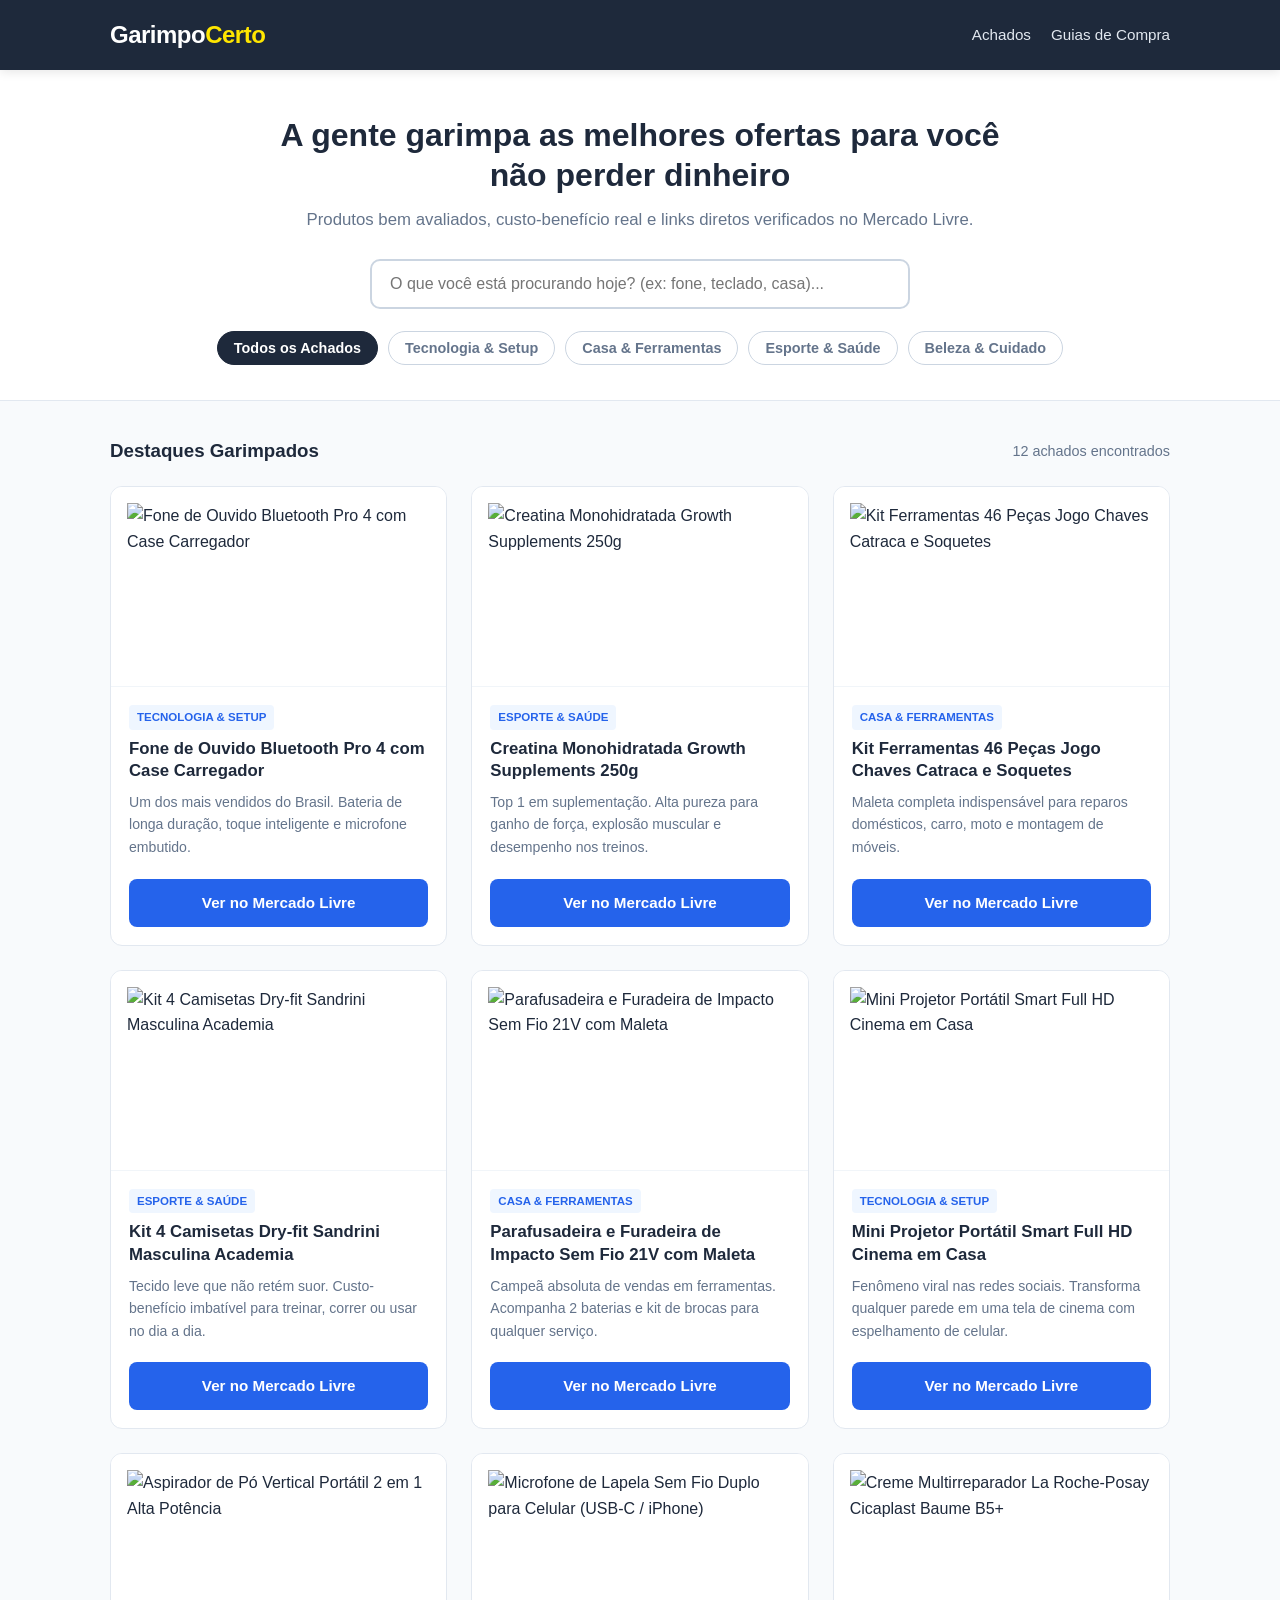
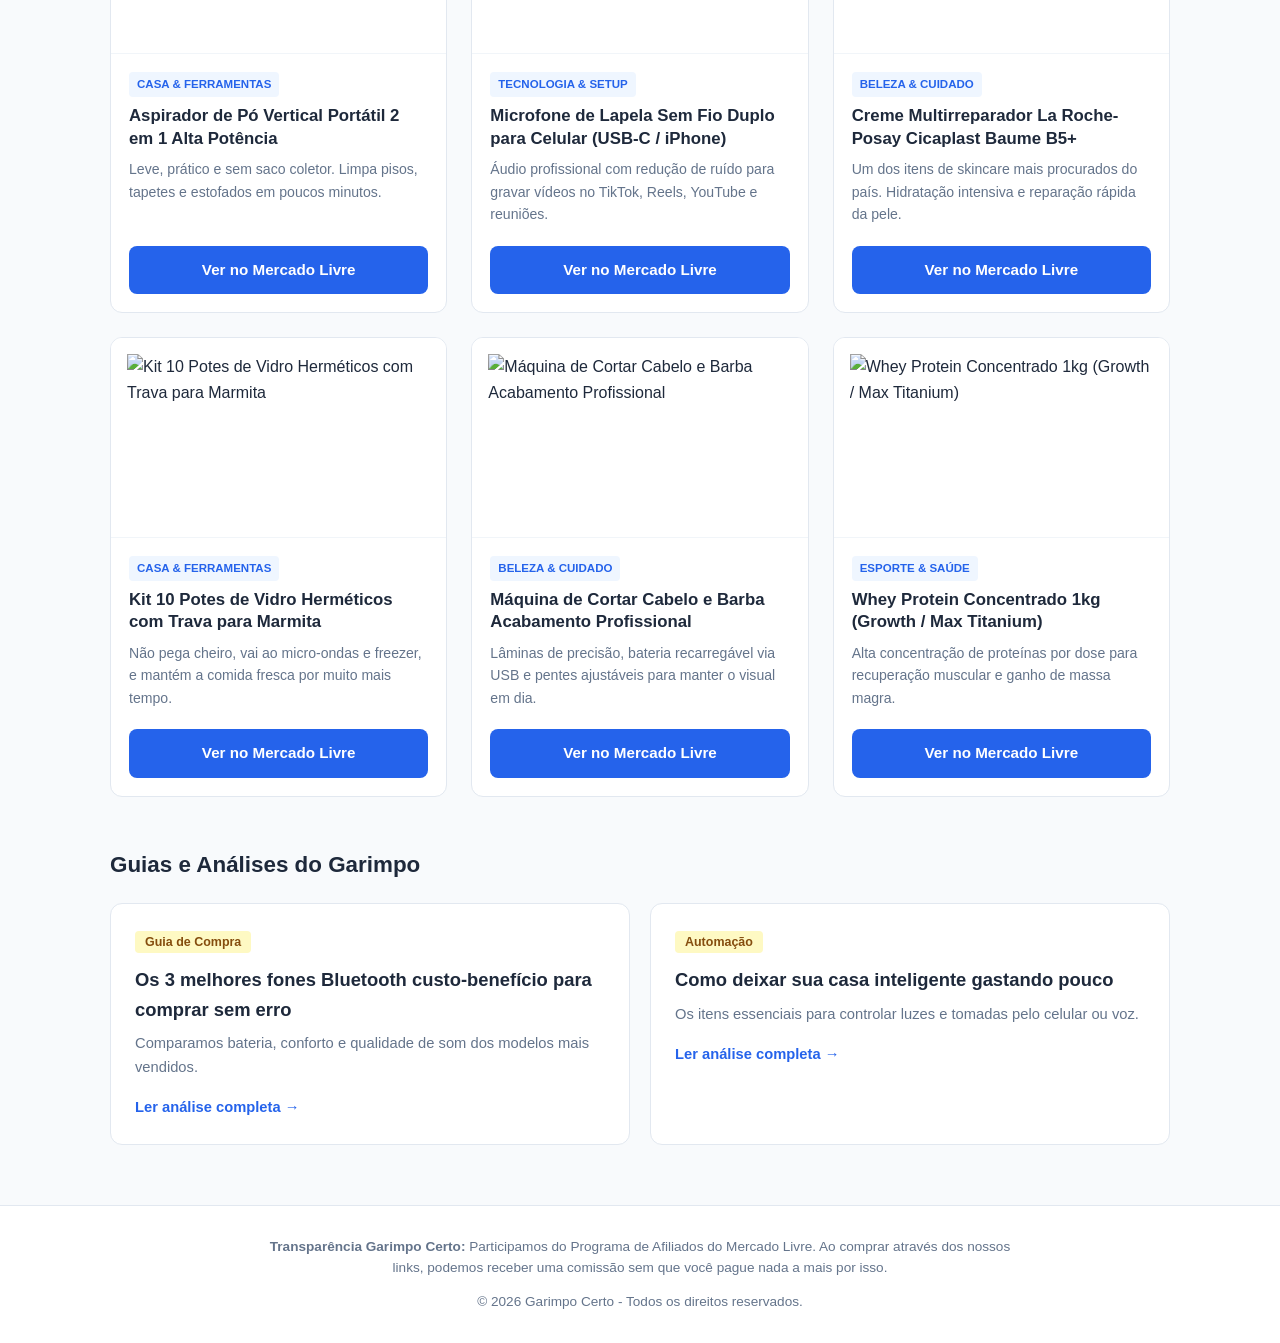
==== index.html @ b0abf61a "Add files via upload" ====
<!DOCTYPE html>
<html lang="pt-BR">
<head>
    <meta charset="UTF-8">
    <meta name="viewport" content="width=device-width, initial-scale=1.0">
    <title>Garimpo Certo | Ofertas Selecionadas e Reviews Sinceros</title>
    <meta name="description" content="Curadoria diária dos melhores produtos e ofertas reais no Mercado Livre. Economize tempo e compre com segurança.">
    <link rel="stylesheet" href="style.css">
</head>
<body>

    <header class="navbar">
        <div class="container">
            <a href="index.html" class="logo-container">
                <!-- Coloque sua logo na pasta 'assets/logo.png'. Se não existir ainda, aparece o texto abaixo -->
                <img src="assets/logo.png" alt="Logo Garimpo Certo" class="site-logo" onerror="this.style.display='none'; document.getElementById('logoText').style.display='block';">
                <span id="logoText" class="logo-text">Garimpo<span>Certo</span></span>
            </a>
            <nav>
                <a href="#ofertas">Achados</a>
                <a href="#guias">Guias de Compra</a>
            </nav>
        </div>
    </header>

    <section class="hero">
        <div class="container">
            <h2>A gente garimpa as melhores ofertas para você não perder dinheiro</h2>
            <p>Produtos bem avaliados, custo-benefício real e links diretos verificados no Mercado Livre.</p>
            
            <div class="search-box">
                <input type="text" id="searchInput" placeholder="O que você está procurando hoje? (ex: fone, teclado, casa)...">
            </div>

            <div class="filters" id="categoryFilters">
                <button class="filter-btn active" data-category="todos">Todos os Achados</button>
                <button class="filter-btn" data-category="tech">Tecnologia & Setup</button>
                <button class="filter-btn" data-category="casa">Casa & Ferramentas</button>
                <button class="filter-btn" data-category="esporte">Esporte & Saúde</button>
                <button class="filter-btn" data-category="beleza">Beleza & Cuidado</button>
            </div>
        </div>
    </section>

    <main class="container" id="ofertas">
        <div class="section-header">
            <h3>Destaques Garimpados</h3>
            <span id="productCount">Mostrando ofertas</span>
        </div>
        <div class="products-grid" id="productsGrid">
            <!-- Os cards são gerados automaticamente pelo script.js -->
        </div>
    </main>

    <section class="articles-section container" id="guias">
        <h3>Guias e Análises do Garimpo</h3>
        <div class="articles-grid">
            <article class="article-card">
                <span class="tag">Guia de Compra</span>
                <h4>Os 3 melhores fones Bluetooth custo-benefício para comprar sem erro</h4>
                <p>Comparamos bateria, conforto e qualidade de som dos modelos mais vendidos.</p>
                <a href="artigo.html" class="read-more">Ler análise completa &rarr;</a>
            </article>
            <article class="article-card">
                <span class="tag">Automação</span>
                <h4>Como deixar sua casa inteligente gastando pouco</h4>
                <p>Os itens essenciais para controlar luzes e tomadas pelo celular ou voz.</p>
                <a href="artigo.html" class="read-more">Ler análise completa &rarr;</a>
            </article>
        </div>
    </section>

    <footer>
        <div class="container">
            <p class="disclaimer">
                <strong>Transparência Garimpo Certo:</strong> Participamos do Programa de Afiliados do Mercado Livre. 
                Ao comprar através dos nossos links, podemos receber uma comissão sem que você pague nada a mais por isso.
            </p>
            <p class="copyright">&copy; 2026 Garimpo Certo - Todos os direitos reservados.</p>
        </div>
    </footer>

    <script src="script.js"></script>
</body>
</html>
---- style.css ----
:root {
    --primary: #1e293b;      /* Azul grafite moderno */
    --accent: #ffe600;       /* Amarelo oferta */
    --btn-bg: #2563eb;       /* Azul ação */
    --btn-hover: #1d4ed8;
    --vip-bg: #16a34a;       /* Verde WhatsApp/VIP */
    --vip-hover: #15803d;
    --bg-light: #f8fafc;
    --text-dark: #1e293b;
    --text-muted: #64748b;
    --white: #ffffff;
}

* {
    margin: 0;
    padding: 0;
    box-sizing: border-box;
    font-family: -apple-system, BlinkMacSystemFont, "Segoe UI", Roboto, Helvetica, Arial, sans-serif;
}

body {
    background-color: var(--bg-light);
    color: var(--text-dark);
    line-height: 1.6;
}

.container {
    max-width: 1100px;
    margin: 0 auto;
    padding: 0 20px;
}

/* Navbar */
.navbar {
    background-color: var(--primary);
    padding: 16px 0;
    position: sticky;
    top: 0;
    z-index: 100;
    box-shadow: 0 2px 10px rgba(0,0,0,0.1);
}

.navbar .container {
    display: flex;
    justify-content: space-between;
    align-items: center;
}

.logo-container {
    display: flex;
    align-items: center;
    gap: 10px;
    text-decoration: none;
}

.site-logo {
    height: 40px; /* Ajuste a altura da sua logo aqui se precisar */
    width: auto;
    object-fit: contain;
}

.logo-text {
    font-size: 1.5rem;
    color: var(--white);
    font-weight: 800;
    letter-spacing: -0.5px;
}

.logo-text span {
    color: var(--accent);
}

.logo span {
    color: var(--accent);
}

.navbar nav {
    display: flex;
    align-items: center;
    gap: 20px;
}

.navbar nav a {
    text-decoration: none;
    color: #e2e8f0;
    font-weight: 500;
    font-size: 0.95rem;
}

.navbar nav a:hover {
    color: var(--accent);
}

.nav-vip {
    background-color: var(--vip-bg);
    color: var(--white) !important;
    padding: 6px 14px;
    border-radius: 6px;
    font-weight: 700 !important;
}

/* Hero */
.hero {
    background-color: var(--white);
    padding: 45px 0 35px;
    text-align: center;
    border-bottom: 1px solid #e2e8f0;
    margin-bottom: 35px;
}

.hero h2 {
    font-size: 2rem;
    max-width: 750px;
    margin: 0 auto 12px;
    color: var(--primary);
    line-height: 1.25;
}

.hero p {
    color: var(--text-muted);
    margin-bottom: 25px;
    font-size: 1.05rem;
}

.search-box input {
    width: 100%;
    max-width: 540px;
    padding: 14px 18px;
    border: 2px solid #cbd5e1;
    border-radius: 10px;
    font-size: 1rem;
    outline: none;
    transition: border-color 0.2s;
}

.search-box input:focus {
    border-color: var(--btn-bg);
}

.filters {
    margin-top: 22px;
    display: flex;
    justify-content: center;
    gap: 10px;
    flex-wrap: wrap;
}

.filter-btn {
    padding: 8px 16px;
    border: 1px solid #cbd5e1;
    background: var(--white);
    border-radius: 20px;
    cursor: pointer;
    font-weight: 600;
    font-size: 0.9rem;
    color: var(--text-muted);
    transition: all 0.2s;
}

.filter-btn.active, .filter-btn:hover {
    background-color: var(--primary);
    color: var(--white);
    border-color: var(--primary);
}

/* Seção Produtos */
.section-header {
    display: flex;
    justify-content: space-between;
    align-items: center;
    margin-bottom: 20px;
}

.section-header span {
    font-size: 0.9rem;
    color: var(--text-muted);
}

.products-grid {
    display: grid;
    grid-template-columns: repeat(auto-fill, minmax(255px, 1fr));
    gap: 24px;
    margin-bottom: 50px;
}

.product-card {
    background: var(--white);
    border-radius: 12px;
    overflow: hidden;
    border: 1px solid #e2e8f0;
    display: flex;
    flex-direction: column;
    transition: transform 0.2s, box-shadow 0.2s;
}

.product-card:hover {
    transform: translateY(-4px);
    box-shadow: 0 10px 20px rgba(0,0,0,0.06);
}

.product-img {
    width: 100%;
    height: 200px;
    object-fit: contain;
    padding: 16px;
    background: #ffffff;
    border-bottom: 1px solid #f1f5f9;
}

.product-info {
    padding: 18px;
    display: flex;
    flex-direction: column;
    flex-grow: 1;
}

.product-badge {
    display: inline-block;
    width: fit-content;
    font-size: 0.72rem;
    text-transform: uppercase;
    background: #eff6ff;
    color: var(--btn-bg);
    padding: 3px 8px;
    border-radius: 4px;
    font-weight: 700;
    margin-bottom: 8px;
}

.product-title {
    font-size: 1.05rem;
    margin-bottom: 8px;
    color: var(--text-dark);
    line-height: 1.35;
}

.product-desc {
    font-size: 0.88rem;
    color: var(--text-muted);
    margin-bottom: 20px;
    flex-grow: 1;
}

.btn-buy {
    display: block;
    text-align: center;
    background-color: var(--btn-bg);
    color: var(--white);
    text-decoration: none;
    padding: 12px;
    border-radius: 8px;
    font-weight: 700;
    font-size: 0.95rem;
    transition: background-color 0.2s;
}

.btn-buy:hover {
    background-color: var(--btn-hover);
}

/* Banner VIP */
.vip-banner {
    margin-bottom: 50px;
}

.vip-content {
    background: var(--primary);
    color: var(--white);
    padding: 30px;
    border-radius: 14px;
    display: flex;
    justify-content: space-between;
    align-items: center;
    gap: 20px;
    flex-wrap: wrap;
}

.vip-content h3 {
    color: var(--accent);
    font-size: 1.35rem;
    margin-bottom: 6px;
}

.vip-content p {
    color: #cbd5e1;
    max-width: 620px;
    font-size: 0.95rem;
}

.btn-vip {
    background-color: var(--vip-bg);
    color: var(--white);
    text-decoration: none;
    padding: 14px 24px;
    border-radius: 8px;
    font-weight: 700;
    white-space: nowrap;
    transition: background-color 0.2s;
}

.btn-vip:hover {
    background-color: var(--vip-hover);
}

/* Artigos */
.articles-section {
    margin-bottom: 60px;
}

.articles-section h3 {
    font-size: 1.4rem;
    margin-bottom: 20px;
    color: var(--primary);
}

.articles-grid {
    display: grid;
    grid-template-columns: repeat(auto-fit, minmax(300px, 1fr));
    gap: 20px;
}

.article-card {
    background: var(--white);
    padding: 24px;
    border-radius: 12px;
    border: 1px solid #e2e8f0;
}

.tag {
    background: #fef9c3;
    color: #854d0e;
    padding: 4px 10px;
    border-radius: 4px;
    font-size: 0.78rem;
    font-weight: 700;
}

.article-card h4 {
    margin: 12px 0 8px;
    font-size: 1.15rem;
}

.article-card p {
    color: var(--text-muted);
    font-size: 0.92rem;
    margin-bottom: 15px;
}

.read-more {
    color: var(--btn-bg);
    text-decoration: none;
    font-weight: 700;
    font-size: 0.92rem;
}

/* Página de Artigo Interna */
.article-page {
    max-width: 800px;
    margin: 40px auto 60px;
}

.back-link {
    display: inline-block;
    margin-bottom: 20px;
    color: var(--btn-bg);
    text-decoration: none;
    font-weight: 600;
}

.post-content {
    background: var(--white);
    padding: 35px;
    border-radius: 12px;
    border: 1px solid #e2e8f0;
}

.post-content h1 {
    font-size: 1.9rem;
    margin: 15px 0;
    line-height: 1.25;
}

.post-intro {
    font-size: 1.08rem;
    color: var(--text-muted);
    margin-bottom: 30px;
}

.highlight-box {
    background: #f8fafc;
    border-left: 4px solid var(--btn-bg);
    padding: 20px;
    border-radius: 0 8px 8px 0;
    margin-bottom: 25px;
}

/* Footer */
footer {
    background: var(--white);
    border-top: 1px solid #e2e8f0;
    padding: 30px 0;
    text-align: center;
    font-size: 0.85rem;
    color: var(--text-muted);
}

.disclaimer {
    max-width: 750px;
    margin: 0 auto 12px;
}

@media (max-width: 600px) {
    .hero h2 { font-size: 1.55rem; }
    .post-content { padding: 20px; }
}
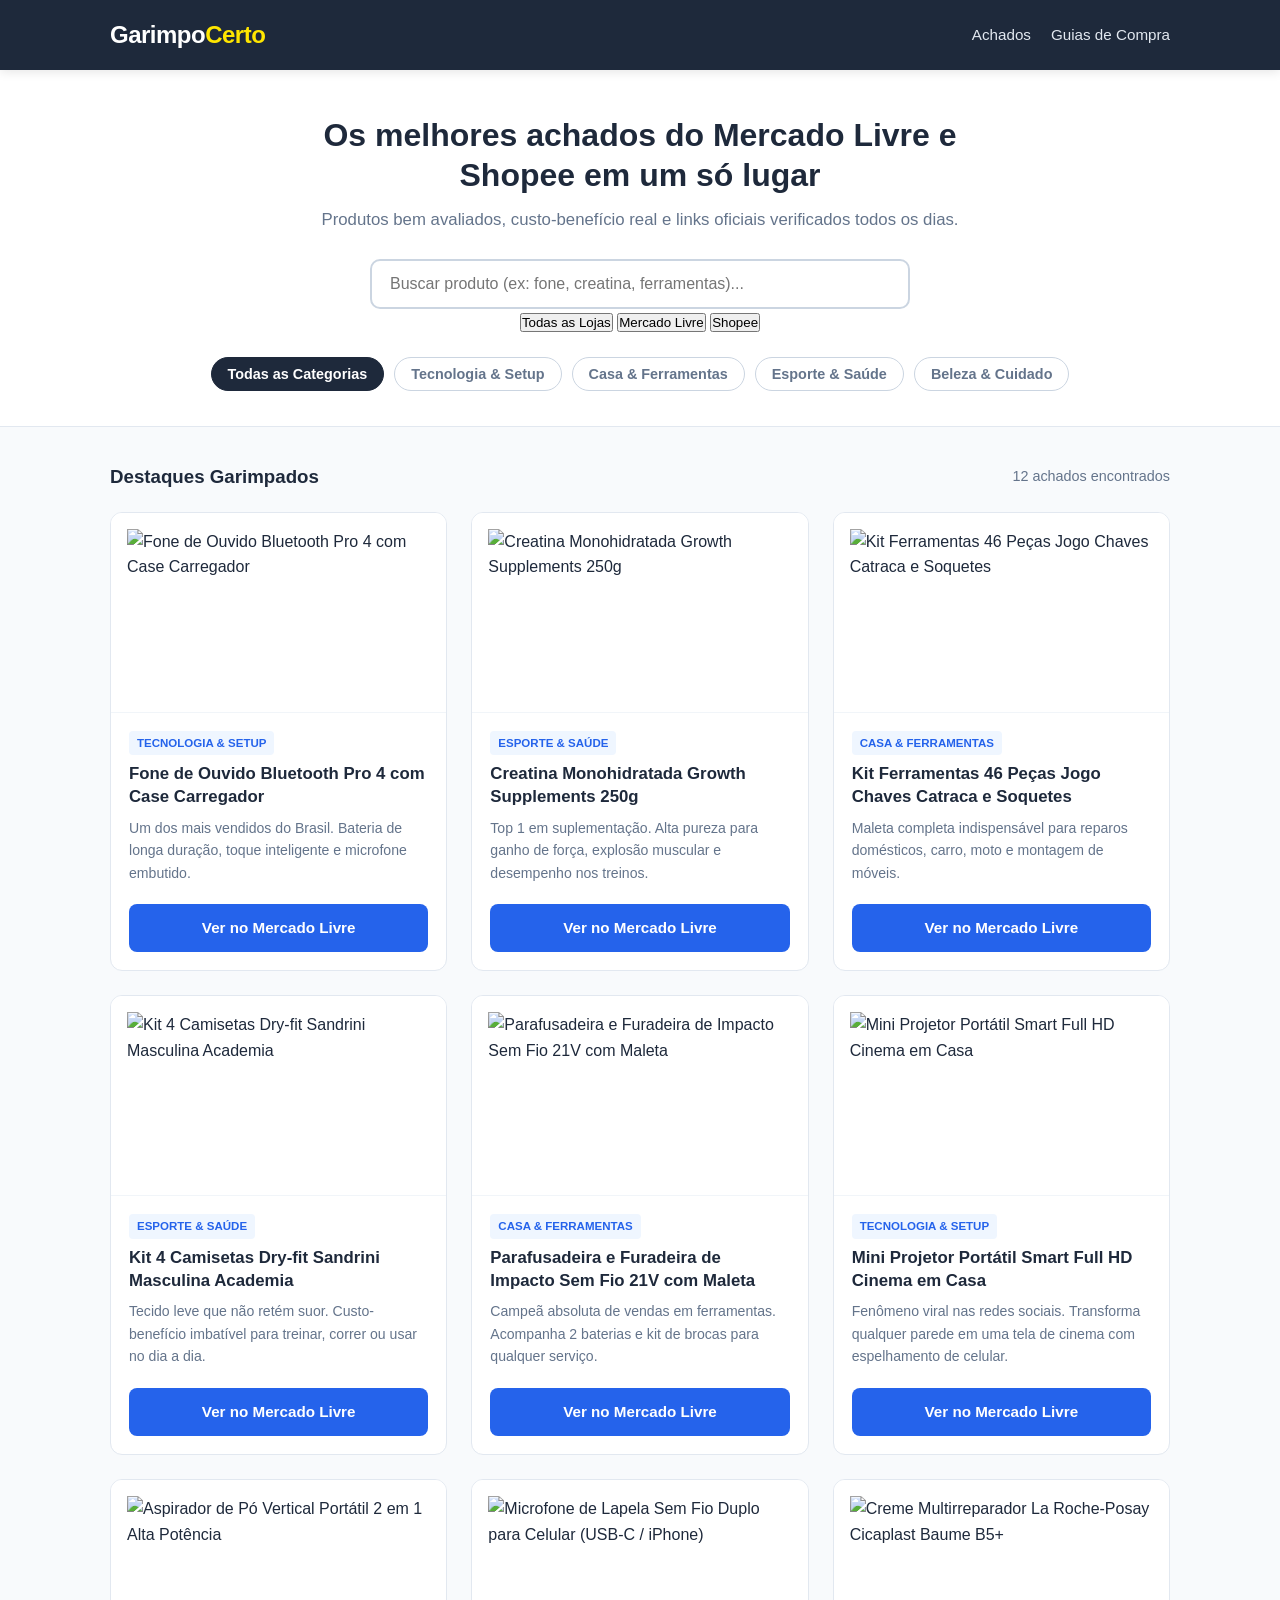
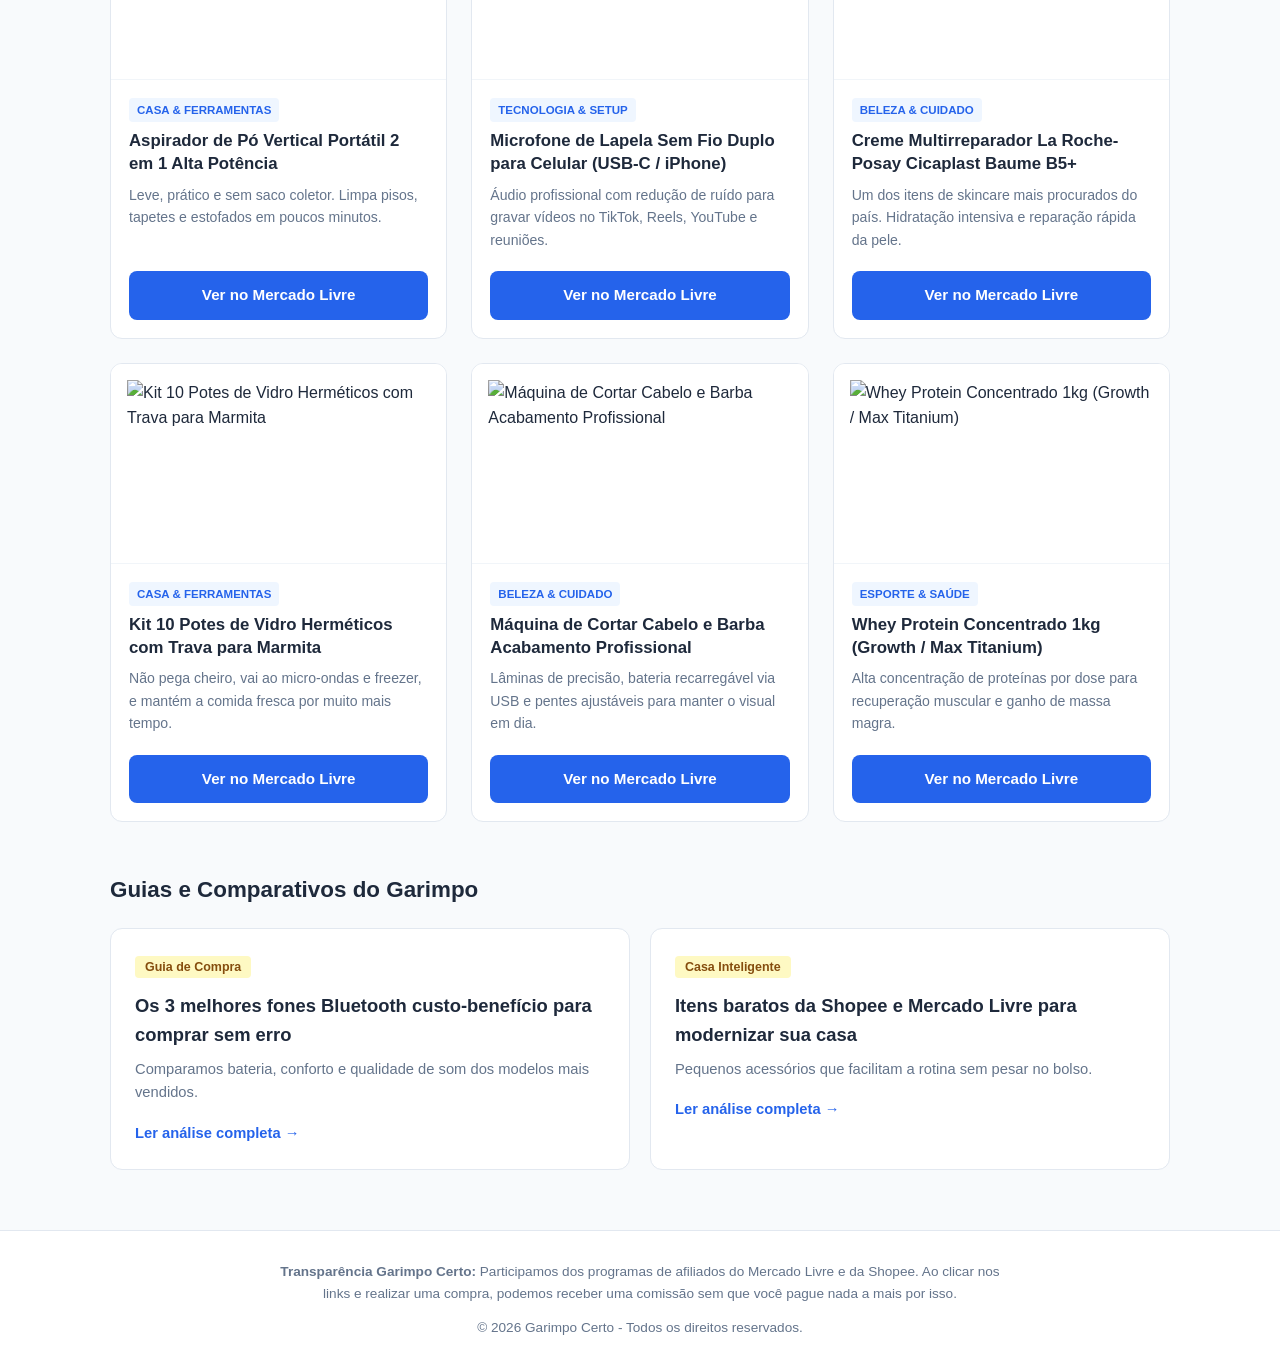
==== commit 924b12cf: "Update index.html" ====
--- a/index.html
+++ b/index.html
@@ -3,8 +3,8 @@
 <head>
     <meta charset="UTF-8">
     <meta name="viewport" content="width=device-width, initial-scale=1.0">
-    <title>Garimpo Certo | Ofertas Selecionadas e Reviews Sinceros</title>
-    <meta name="description" content="Curadoria diária dos melhores produtos e ofertas reais no Mercado Livre. Economize tempo e compre com segurança.">
+    <title>Garimpo Certo | Melhores Achados do Mercado Livre e Shopee</title>
+    <meta name="description" content="Curadoria diária dos melhores produtos, cupons e ofertas reais no Mercado Livre e Shopee. Economize tempo e compre com segurança.">
     <link rel="stylesheet" href="style.css">
 </head>
 <body>
@@ -12,7 +12,6 @@
     <header class="navbar">
         <div class="container">
             <a href="index.html" class="logo-container">
-                <!-- Coloque sua logo na pasta 'assets/logo.png'. Se não existir ainda, aparece o texto abaixo -->
                 <img src="assets/logo.png" alt="Logo Garimpo Certo" class="site-logo" onerror="this.style.display='none'; document.getElementById('logoText').style.display='block';">
                 <span id="logoText" class="logo-text">Garimpo<span>Certo</span></span>
             </a>
@@ -25,15 +24,23 @@
 
     <section class="hero">
         <div class="container">
-            <h2>A gente garimpa as melhores ofertas para você não perder dinheiro</h2>
-            <p>Produtos bem avaliados, custo-benefício real e links diretos verificados no Mercado Livre.</p>
+            <h2>Os melhores achados do Mercado Livre e Shopee em um só lugar</h2>
+            <p>Produtos bem avaliados, custo-benefício real e links oficiais verificados todos os dias.</p>
             
             <div class="search-box">
-                <input type="text" id="searchInput" placeholder="O que você está procurando hoje? (ex: fone, teclado, casa)...">
+                <input type="text" id="searchInput" placeholder="Buscar produto (ex: fone, creatina, ferramentas)...">
             </div>
 
+            <!-- Filtro por Loja -->
+            <div class="store-filters" id="storeFilters">
+                <button class="store-btn active" data-store="todas">Todas as Lojas</button>
+                <button class="store-btn ml-btn" data-store="mercadolivre">Mercado Livre</button>
+                <button class="store-btn shopee-btn" data-store="shopee">Shopee</button>
+            </div>
+
+            <!-- Filtro por Categoria -->
             <div class="filters" id="categoryFilters">
-                <button class="filter-btn active" data-category="todos">Todos os Achados</button>
+                <button class="filter-btn active" data-category="todos">Todas as Categorias</button>
                 <button class="filter-btn" data-category="tech">Tecnologia & Setup</button>
                 <button class="filter-btn" data-category="casa">Casa & Ferramentas</button>
                 <button class="filter-btn" data-category="esporte">Esporte & Saúde</button>
@@ -53,7 +60,7 @@
     </main>
 
     <section class="articles-section container" id="guias">
-        <h3>Guias e Análises do Garimpo</h3>
+        <h3>Guias e Comparativos do Garimpo</h3>
         <div class="articles-grid">
             <article class="article-card">
                 <span class="tag">Guia de Compra</span>
@@ -62,9 +69,9 @@
                 <a href="artigo.html" class="read-more">Ler análise completa &rarr;</a>
             </article>
             <article class="article-card">
-                <span class="tag">Automação</span>
-                <h4>Como deixar sua casa inteligente gastando pouco</h4>
-                <p>Os itens essenciais para controlar luzes e tomadas pelo celular ou voz.</p>
+                <span class="tag">Casa Inteligente</span>
+                <h4>Itens baratos da Shopee e Mercado Livre para modernizar sua casa</h4>
+                <p>Pequenos acessórios que facilitam a rotina sem pesar no bolso.</p>
                 <a href="artigo.html" class="read-more">Ler análise completa &rarr;</a>
             </article>
         </div>
@@ -73,8 +80,8 @@
     <footer>
         <div class="container">
             <p class="disclaimer">
-                <strong>Transparência Garimpo Certo:</strong> Participamos do Programa de Afiliados do Mercado Livre. 
-                Ao comprar através dos nossos links, podemos receber uma comissão sem que você pague nada a mais por isso.
+                <strong>Transparência Garimpo Certo:</strong> Participamos dos programas de afiliados do Mercado Livre e da Shopee. 
+                Ao clicar nos links e realizar uma compra, podemos receber uma comissão sem que você pague nada a mais por isso.
             </p>
             <p class="copyright">&copy; 2026 Garimpo Certo - Todos os direitos reservados.</p>
         </div>
@@ -82,4 +89,4 @@
 
     <script src="script.js"></script>
 </body>
-</html>+</html>
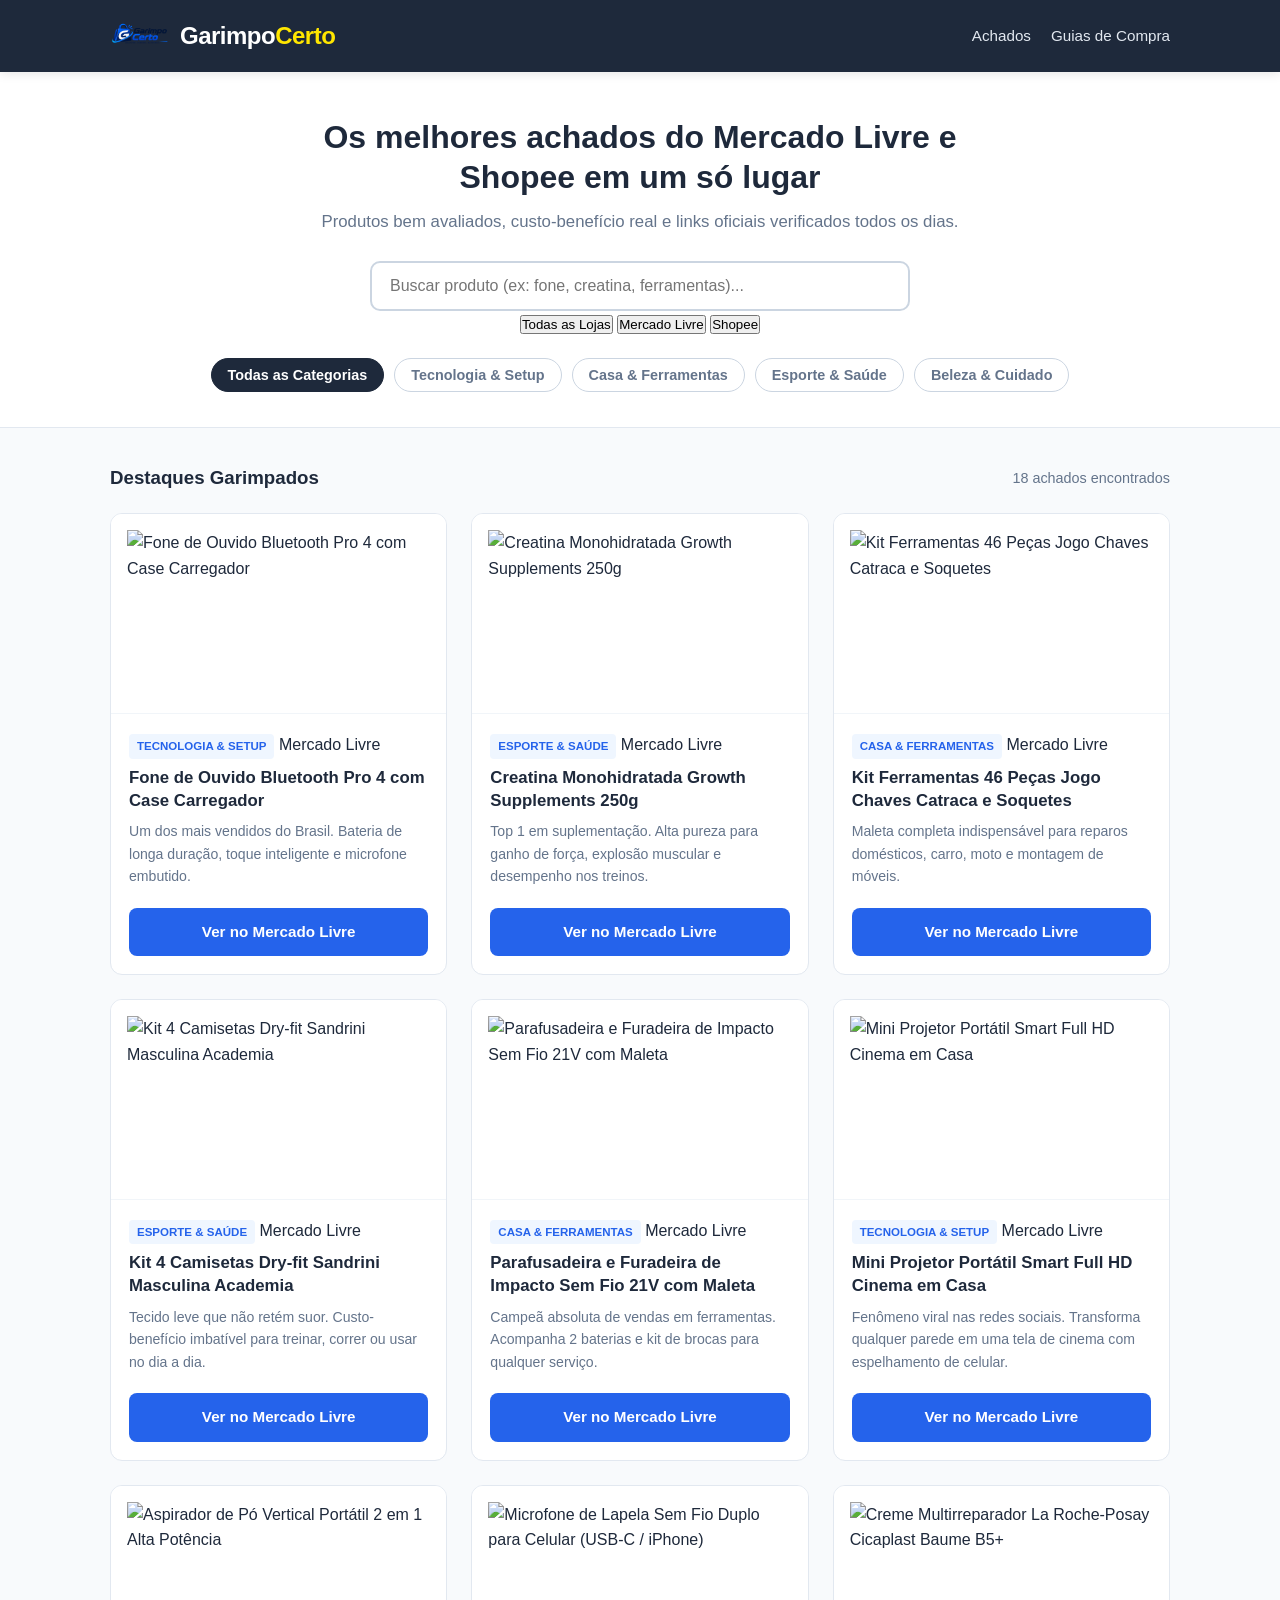
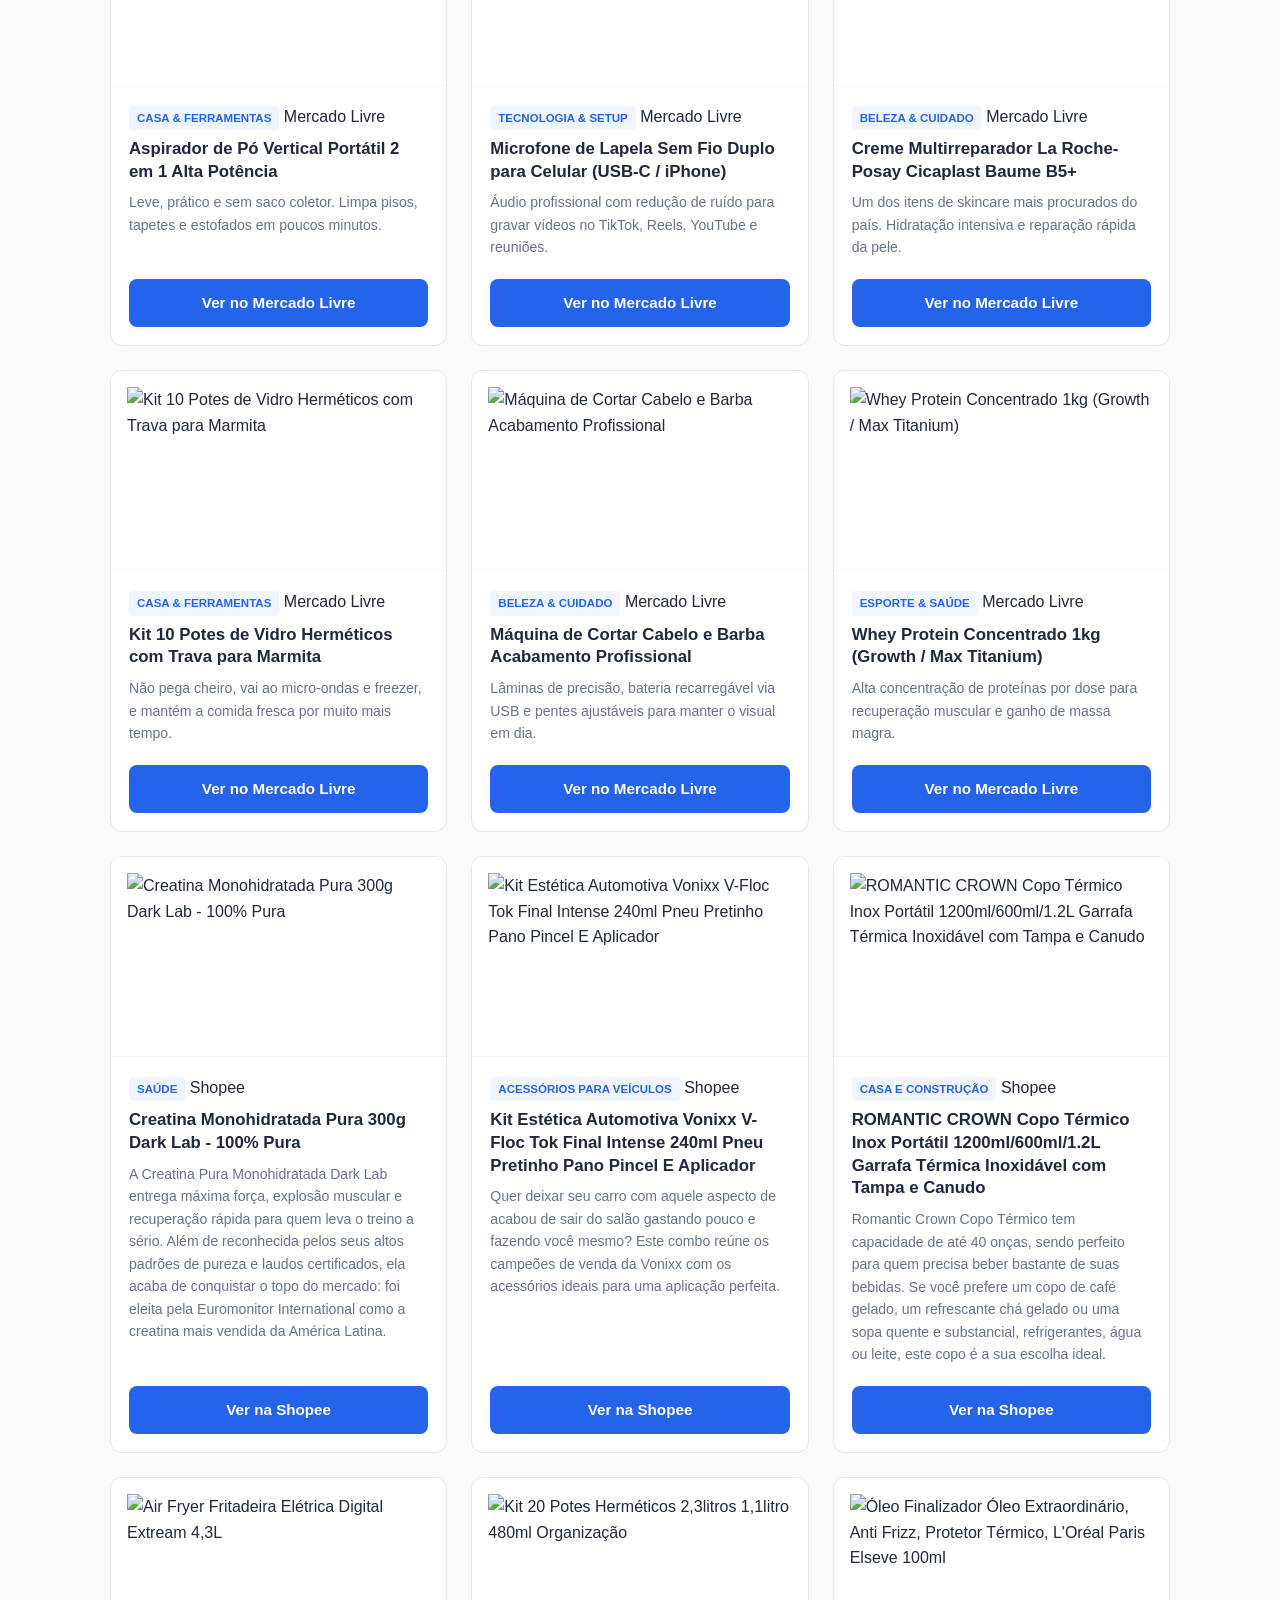
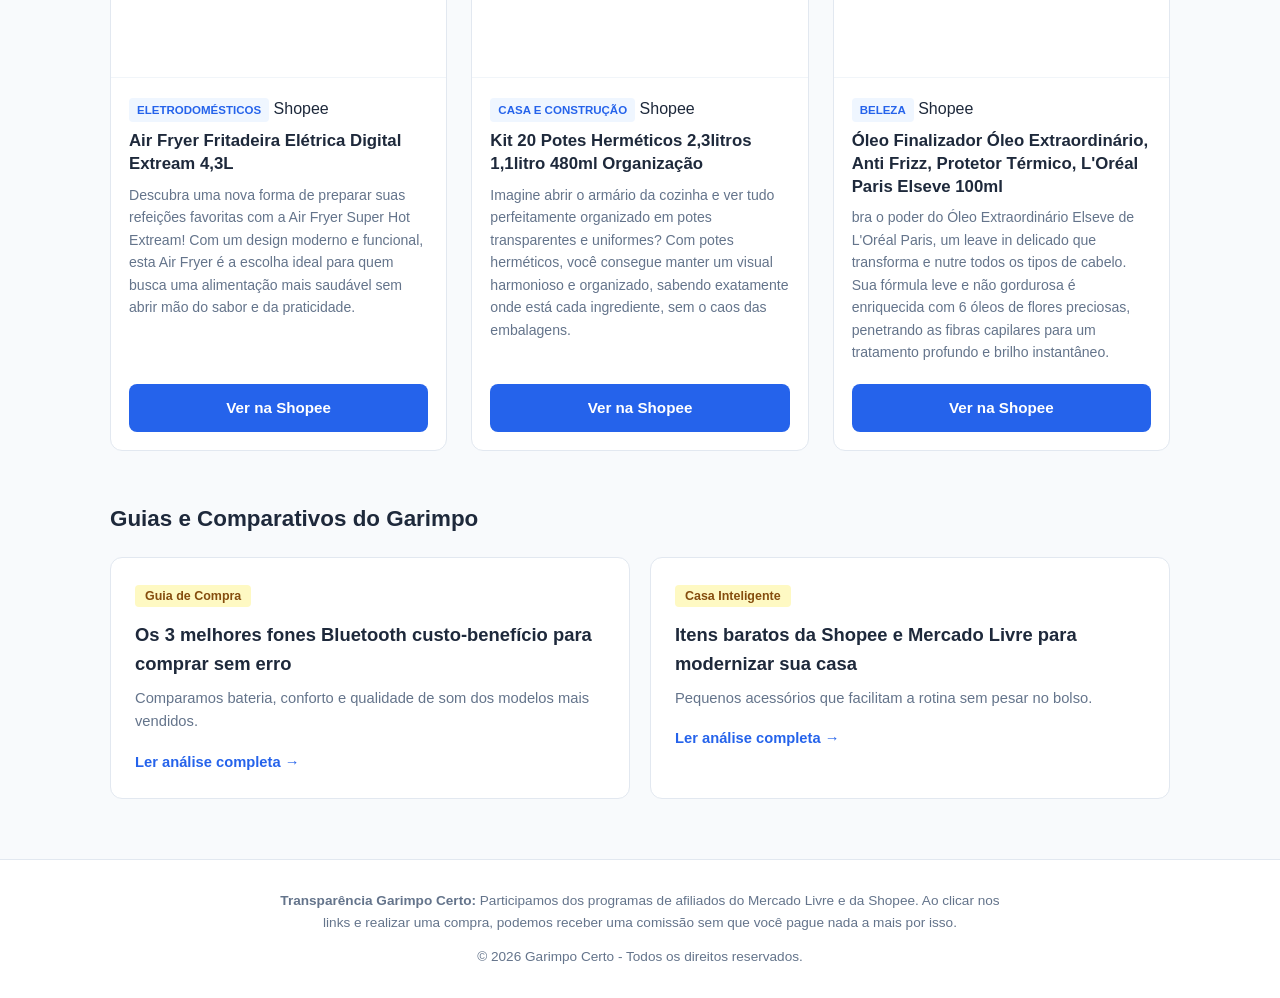
==== commit af61ba13: "Add files via upload" ====
--- a/index.html
+++ b/index.html
@@ -4,7 +4,11 @@
     <meta charset="UTF-8">
     <meta name="viewport" content="width=device-width, initial-scale=1.0">
     <title>Garimpo Certo | Melhores Achados do Mercado Livre e Shopee</title>
-    <meta name="description" content="Curadoria diária dos melhores produtos, cupons e ofertas reais no Mercado Livre e Shopee. Economize tempo e compre com segurança.">
+    <meta name="description" content="Curadoria diária dos melhores produtos, cupons e ofertas reais no Mercado Livre e Shopee.">
+    
+    <!-- Ícone que aparece na aba do navegador (Favicon) -->
+    <link rel="icon" type="image/png" href="assets/favicon.png">
+    
     <link rel="stylesheet" href="style.css">
 </head>
 <body>
@@ -12,8 +16,8 @@
     <header class="navbar">
         <div class="container">
             <a href="index.html" class="logo-container">
-                <img src="assets/logo.png" alt="Logo Garimpo Certo" class="site-logo" onerror="this.style.display='none'; document.getElementById('logoText').style.display='block';">
-                <span id="logoText" class="logo-text">Garimpo<span>Certo</span></span>
+                <img src="assets/logo.png" alt="Logo Garimpo Certo" class="site-logo" onerror="this.style.display='none';">
+                <span class="logo-text">Garimpo<span>Certo</span></span>
             </a>
             <nav>
                 <a href="#ofertas">Achados</a>
@@ -89,4 +93,4 @@
 
     <script src="script.js"></script>
 </body>
-</html>
+</html>
